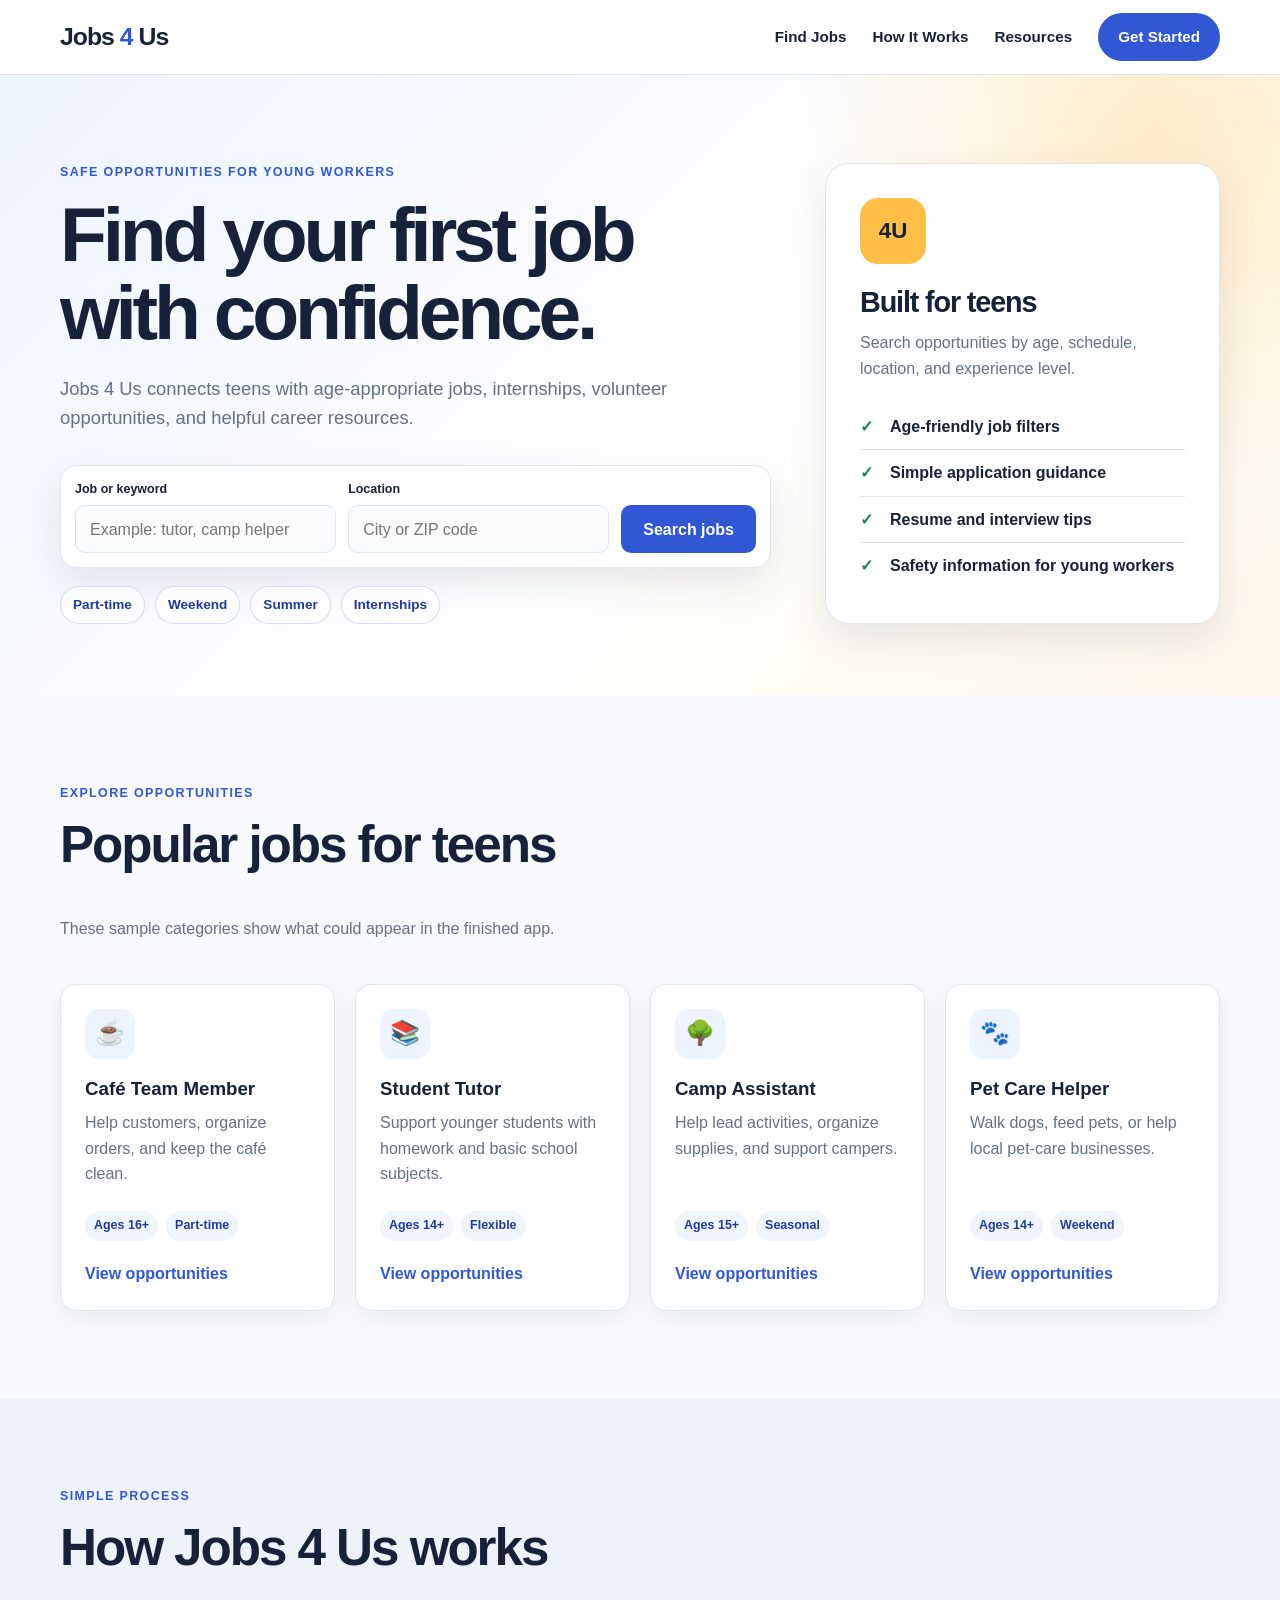
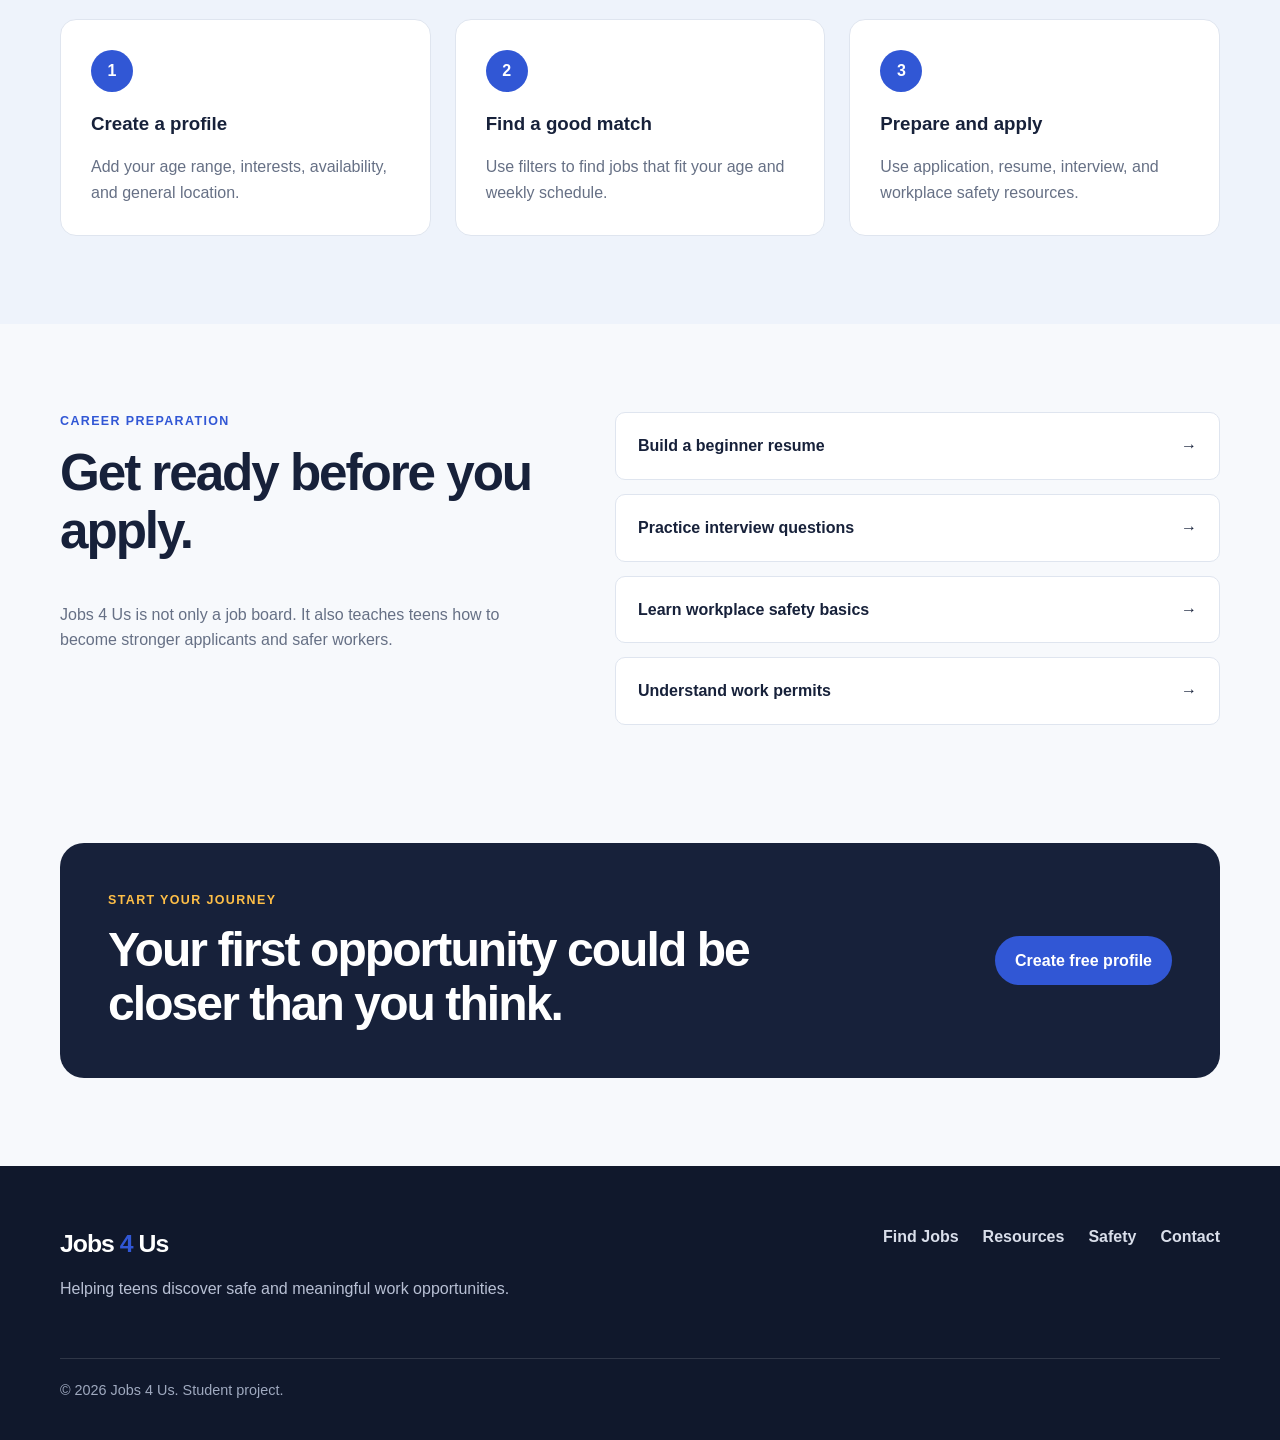
==== index.html @ 6ab5d6f9 "a" ====
<!DOCTYPE html>
<html lang="en">
<head>
  <meta charset="UTF-8" />
  <meta name="viewport" content="width=device-width, initial-scale=1.0" />
  <meta
    name="description"
    content="Jobs 4 Us helps teenagers find safe, age-appropriate jobs and learn how to prepare for work."
  />
  <title>Jobs 4 Us | Jobs for Teens</title>
  <link rel="stylesheet" href="style.css" />
</head>
<body>
  <header class="site-header">
    <div class="container nav-container">
      <a class="logo" href="#home" aria-label="Jobs 4 Us home">
        Jobs <span>4</span> Us
      </a>

      <nav aria-label="Main navigation">
        <ul class="nav-links">
          <li><a href="#jobs">Find Jobs</a></li>
          <li><a href="#how-it-works">How It Works</a></li>
          <li><a href="#resources">Resources</a></li>
          <li><a class="nav-button" href="#signup">Get Started</a></li>
        </ul>
      </nav>
    </div>
  </header>

  <main>
    <section class="hero" id="home">
      <div class="container hero-grid">
        <div class="hero-content">
          <p class="eyebrow">Safe opportunities for young workers</p>
          <h1>Find your first job with confidence.</h1>
          <p class="hero-text">
            Jobs 4 Us connects teens with age-appropriate jobs, internships,
            volunteer opportunities, and helpful career resources.
          </p>

          <form class="job-search" action="#" method="get">
            <div class="form-group">
              <label for="keyword">Job or keyword</label>
              <input
                id="keyword"
                name="keyword"
                type="search"
                placeholder="Example: tutor, camp helper"
              />
            </div>

            <div class="form-group">
              <label for="location">Location</label>
              <input
                id="location"
                name="location"
                type="text"
                placeholder="City or ZIP code"
              />
            </div>

            <button type="submit">Search jobs</button>
          </form>

          <div class="hero-tags" aria-label="Popular job categories">
            <span>Part-time</span>
            <span>Weekend</span>
            <span>Summer</span>
            <span>Internships</span>
          </div>
        </div>

        <aside class="hero-card" aria-label="Jobs 4 Us highlights">
          <div class="card-icon">4U</div>
          <h2>Built for teens</h2>
          <p>
            Search opportunities by age, schedule, location, and experience level.
          </p>

          <ul class="check-list">
            <li>Age-friendly job filters</li>
            <li>Simple application guidance</li>
            <li>Resume and interview tips</li>
            <li>Safety information for young workers</li>
          </ul>
        </aside>
      </div>
    </section>

    <section class="section" id="jobs">
      <div class="container">
        <div class="section-heading">
          <p class="eyebrow">Explore opportunities</p>
          <h2>Popular jobs for teens</h2>
          <p>
            These sample categories show what could appear in the finished app.
          </p>
        </div>

        <div class="job-grid">
          <article class="job-card">
            <div class="job-icon">☕</div>
            <h3>Café Team Member</h3>
            <p>Help customers, organize orders, and keep the café clean.</p>
            <div class="job-meta">
              <span>Ages 16+</span>
              <span>Part-time</span>
            </div>
            <a href="#">View opportunities</a>
          </article>

          <article class="job-card">
            <div class="job-icon">📚</div>
            <h3>Student Tutor</h3>
            <p>Support younger students with homework and basic school subjects.</p>
            <div class="job-meta">
              <span>Ages 14+</span>
              <span>Flexible</span>
            </div>
            <a href="#">View opportunities</a>
          </article>

          <article class="job-card">
            <div class="job-icon">🌳</div>
            <h3>Camp Assistant</h3>
            <p>Help lead activities, organize supplies, and support campers.</p>
            <div class="job-meta">
              <span>Ages 15+</span>
              <span>Seasonal</span>
            </div>
            <a href="#">View opportunities</a>
          </article>

          <article class="job-card">
            <div class="job-icon">🐾</div>
            <h3>Pet Care Helper</h3>
            <p>Walk dogs, feed pets, or help local pet-care businesses.</p>
            <div class="job-meta">
              <span>Ages 14+</span>
              <span>Weekend</span>
            </div>
            <a href="#">View opportunities</a>
          </article>
        </div>
      </div>
    </section>

    <section class="section alt-section" id="how-it-works">
      <div class="container">
        <div class="section-heading">
          <p class="eyebrow">Simple process</p>
          <h2>How Jobs 4 Us works</h2>
        </div>

        <div class="steps-grid">
          <article class="step-card">
            <span class="step-number">1</span>
            <h3>Create a profile</h3>
            <p>Add your age range, interests, availability, and general location.</p>
          </article>

          <article class="step-card">
            <span class="step-number">2</span>
            <h3>Find a good match</h3>
            <p>Use filters to find jobs that fit your age and weekly schedule.</p>
          </article>

          <article class="step-card">
            <span class="step-number">3</span>
            <h3>Prepare and apply</h3>
            <p>Use application, resume, interview, and workplace safety resources.</p>
          </article>
        </div>
      </div>
    </section>

    <section class="section" id="resources">
      <div class="container resource-grid">
        <div>
          <p class="eyebrow">Career preparation</p>
          <h2>Get ready before you apply.</h2>
          <p class="resource-intro">
            Jobs 4 Us is not only a job board. It also teaches teens how to become
            stronger applicants and safer workers.
          </p>
        </div>

        <div class="resource-list">
          <a href="#">
            <span>Build a beginner resume</span>
            <strong>→</strong>
          </a>
          <a href="#">
            <span>Practice interview questions</span>
            <strong>→</strong>
          </a>
          <a href="#">
            <span>Learn workplace safety basics</span>
            <strong>→</strong>
          </a>
          <a href="#">
            <span>Understand work permits</span>
            <strong>→</strong>
          </a>
        </div>
      </div>
    </section>

    <section class="cta-section" id="signup">
      <div class="container cta-box">
        <div>
          <p class="eyebrow">Start your journey</p>
          <h2>Your first opportunity could be closer than you think.</h2>
        </div>
        <a class="primary-button" href="#">Create free profile</a>
      </div>
    </section>
  </main>

  <footer class="site-footer">
    <div class="container footer-content">
      <div>
        <a class="logo footer-logo" href="#home">Jobs <span>4</span> Us</a>
        <p>Helping teens discover safe and meaningful work opportunities.</p>
      </div>

      <div class="footer-links">
        <a href="#jobs">Find Jobs</a>
        <a href="#resources">Resources</a>
        <a href="#">Safety</a>
        <a href="#">Contact</a>
      </div>
    </div>

    <div class="container footer-bottom">
      <p>&copy; 2026 Jobs 4 Us. Student project.</p>
    </div>
  </footer>
</body>
</html>
---- style.css ----
/* Jobs 4 Us - Base Styles */

:root {
  --primary: #3157d5;
  --primary-dark: #203b9b;
  --accent: #ffbf47;
  --text: #17213a;
  --muted: #667085;
  --background: #f7f9fc;
  --surface: #ffffff;
  --border: #dfe5ef;
  --success: #18805b;
  --shadow: 0 16px 40px rgba(23, 33, 58, 0.10);
  --radius-lg: 24px;
  --radius-md: 16px;
  --radius-sm: 10px;
  --max-width: 1160px;
}

* {
  box-sizing: border-box;
}

html {
  scroll-behavior: smooth;
}

body {
  margin: 0;
  font-family: Arial, Helvetica, sans-serif;
  color: var(--text);
  background: var(--background);
  line-height: 1.6;
}

a {
  color: inherit;
  text-decoration: none;
}

button,
input {
  font: inherit;
}

.container {
  width: min(92%, var(--max-width));
  margin-inline: auto;
}

/* Header */

.site-header {
  position: sticky;
  top: 0;
  z-index: 100;
  background: rgba(255, 255, 255, 0.96);
  border-bottom: 1px solid var(--border);
}

.nav-container {
  min-height: 74px;
  display: flex;
  align-items: center;
  justify-content: space-between;
  gap: 32px;
}

.logo {
  font-size: 1.55rem;
  font-weight: 800;
  letter-spacing: -0.04em;
}

.logo span {
  color: var(--primary);
}

.nav-links {
  display: flex;
  align-items: center;
  gap: 26px;
  margin: 0;
  padding: 0;
  list-style: none;
}

.nav-links a {
  font-weight: 700;
  font-size: 0.95rem;
}

.nav-links a:hover {
  color: var(--primary);
}

.nav-button,
.primary-button {
  display: inline-flex;
  align-items: center;
  justify-content: center;
  border-radius: 999px;
  background: var(--primary);
  color: #ffffff;
  padding: 12px 20px;
  font-weight: 800;
  transition: transform 0.2s ease, background 0.2s ease;
}

.nav-button:hover,
.primary-button:hover {
  color: #ffffff !important;
  background: var(--primary-dark);
  transform: translateY(-2px);
}

/* Hero */

.hero {
  padding: 88px 0 72px;
  background:
    radial-gradient(circle at 90% 10%, rgba(255, 191, 71, 0.28), transparent 28%),
    linear-gradient(135deg, #edf3ff 0%, #ffffff 55%, #fff8e8 100%);
}

.hero-grid {
  display: grid;
  grid-template-columns: 1.35fr 0.75fr;
  align-items: center;
  gap: 54px;
}

.eyebrow {
  margin: 0 0 12px;
  color: var(--primary);
  font-weight: 800;
  text-transform: uppercase;
  letter-spacing: 0.11em;
  font-size: 0.78rem;
}

h1,
h2,
h3,
p {
  margin-top: 0;
}

h1 {
  max-width: 720px;
  margin-bottom: 22px;
  font-size: clamp(2.7rem, 6vw, 5rem);
  line-height: 1.02;
  letter-spacing: -0.055em;
}

h2 {
  font-size: clamp(2rem, 4vw, 3.2rem);
  line-height: 1.12;
  letter-spacing: -0.04em;
}

h3 {
  line-height: 1.25;
}

.hero-text {
  max-width: 680px;
  margin-bottom: 32px;
  color: var(--muted);
  font-size: 1.15rem;
}

.job-search {
  display: grid;
  grid-template-columns: 1fr 1fr auto;
  align-items: end;
  gap: 12px;
  max-width: 780px;
  padding: 14px;
  background: var(--surface);
  border: 1px solid var(--border);
  border-radius: var(--radius-md);
  box-shadow: var(--shadow);
}

.form-group {
  display: flex;
  flex-direction: column;
  gap: 6px;
}

.form-group label {
  font-size: 0.78rem;
  font-weight: 800;
}

.form-group input {
  width: 100%;
  min-height: 48px;
  border: 1px solid var(--border);
  border-radius: var(--radius-sm);
  padding: 0 14px;
  color: var(--text);
  background: #fbfcfe;
  outline: none;
}

.form-group input:focus {
  border-color: var(--primary);
  box-shadow: 0 0 0 3px rgba(49, 87, 213, 0.14);
}

.job-search button {
  min-height: 48px;
  border: 0;
  border-radius: var(--radius-sm);
  padding: 0 22px;
  background: var(--primary);
  color: #ffffff;
  cursor: pointer;
  font-weight: 800;
}

.job-search button:hover {
  background: var(--primary-dark);
}

.hero-tags {
  display: flex;
  flex-wrap: wrap;
  gap: 10px;
  margin-top: 18px;
}

.hero-tags span {
  padding: 7px 12px;
  border: 1px solid rgba(49, 87, 213, 0.2);
  border-radius: 999px;
  color: var(--primary-dark);
  background: rgba(255, 255, 255, 0.75);
  font-size: 0.85rem;
  font-weight: 700;
}

.hero-card {
  padding: 34px;
  background: var(--surface);
  border: 1px solid var(--border);
  border-radius: var(--radius-lg);
  box-shadow: var(--shadow);
}

.card-icon {
  width: 66px;
  height: 66px;
  margin-bottom: 22px;
  display: grid;
  place-items: center;
  border-radius: 18px;
  background: var(--accent);
  font-size: 1.4rem;
  font-weight: 900;
}

.hero-card h2 {
  margin-bottom: 12px;
  font-size: 1.8rem;
}

.hero-card > p {
  color: var(--muted);
}

.check-list {
  margin: 22px 0 0;
  padding: 0;
  list-style: none;
}

.check-list li {
  position: relative;
  padding: 10px 0 10px 30px;
  border-bottom: 1px solid var(--border);
  font-weight: 700;
}

.check-list li:last-child {
  border-bottom: 0;
}

.check-list li::before {
  content: "✓";
  position: absolute;
  left: 0;
  color: var(--success);
  font-weight: 900;
}

/* Sections */

.section {
  padding: 88px 0;
}

.alt-section {
  background: #eef3fb;
}

.section-heading {
  max-width: 680px;
  margin-bottom: 42px;
}

.section-heading > p:last-child,
.resource-intro {
  color: var(--muted);
}

.job-grid {
  display: grid;
  grid-template-columns: repeat(4, 1fr);
  gap: 20px;
}

.job-card {
  display: flex;
  flex-direction: column;
  min-height: 100%;
  padding: 24px;
  background: var(--surface);
  border: 1px solid var(--border);
  border-radius: var(--radius-md);
  box-shadow: 0 8px 24px rgba(23, 33, 58, 0.06);
  transition: transform 0.2s ease, box-shadow 0.2s ease;
}

.job-card:hover {
  transform: translateY(-5px);
  box-shadow: var(--shadow);
}

.job-icon {
  width: 50px;
  height: 50px;
  display: grid;
  place-items: center;
  margin-bottom: 18px;
  border-radius: 14px;
  background: #edf3ff;
  font-size: 1.5rem;
}

.job-card h3 {
  margin-bottom: 10px;
}

.job-card p {
  flex-grow: 1;
  color: var(--muted);
}

.job-meta {
  display: flex;
  flex-wrap: wrap;
  gap: 8px;
  margin: 8px 0 20px;
}

.job-meta span {
  padding: 5px 9px;
  border-radius: 999px;
  background: #f0f4fb;
  color: var(--primary-dark);
  font-size: 0.78rem;
  font-weight: 800;
}

.job-card a {
  color: var(--primary);
  font-weight: 800;
}

.steps-grid {
  display: grid;
  grid-template-columns: repeat(3, 1fr);
  gap: 24px;
}

.step-card {
  padding: 30px;
  border-radius: var(--radius-md);
  background: var(--surface);
  border: 1px solid var(--border);
}

.step-number {
  width: 42px;
  height: 42px;
  display: grid;
  place-items: center;
  margin-bottom: 20px;
  border-radius: 50%;
  background: var(--primary);
  color: #ffffff;
  font-weight: 900;
}

.step-card p {
  margin-bottom: 0;
  color: var(--muted);
}

.resource-grid {
  display: grid;
  grid-template-columns: 0.9fr 1.1fr;
  gap: 60px;
  align-items: start;
}

.resource-list {
  display: grid;
  gap: 14px;
}

.resource-list a {
  display: flex;
  align-items: center;
  justify-content: space-between;
  gap: 20px;
  padding: 20px 22px;
  background: var(--surface);
  border: 1px solid var(--border);
  border-radius: var(--radius-sm);
  font-weight: 800;
}

.resource-list a:hover {
  border-color: var(--primary);
  color: var(--primary);
}

.cta-section {
  padding: 30px 0 88px;
}

.cta-box {
  display: flex;
  align-items: center;
  justify-content: space-between;
  gap: 30px;
  padding: 48px;
  border-radius: var(--radius-lg);
  background: var(--text);
  color: #ffffff;
}

.cta-box h2 {
  max-width: 760px;
  margin-bottom: 0;
  font-size: clamp(1.8rem, 4vw, 3rem);
}

.cta-box .eyebrow {
  color: var(--accent);
}

/* Footer */

.site-footer {
  padding: 58px 0 24px;
  background: #10182c;
  color: #ffffff;
}

.footer-content {
  display: flex;
  justify-content: space-between;
  gap: 40px;
}

.footer-logo {
  display: inline-block;
  margin-bottom: 12px;
}

.footer-content p {
  max-width: 460px;
  color: #b8c0d4;
}

.footer-links {
  display: flex;
  flex-wrap: wrap;
  align-content: flex-start;
  gap: 16px 24px;
}

.footer-links a {
  color: #d9deea;
  font-weight: 700;
}

.footer-links a:hover {
  color: var(--accent);
}

.footer-bottom {
  margin-top: 40px;
  padding-top: 20px;
  border-top: 1px solid rgba(255, 255, 255, 0.13);
  color: #9fa9bf;
  font-size: 0.9rem;
}

/* Responsive Design */

@media (max-width: 950px) {
  .hero-grid,
  .resource-grid {
    grid-template-columns: 1fr;
  }

  .job-grid {
    grid-template-columns: repeat(2, 1fr);
  }

  .hero-card {
    max-width: 650px;
  }
}

@media (max-width: 720px) {
  .site-header {
    position: static;
  }

  .nav-container {
    padding: 18px 0;
    align-items: flex-start;
  }

  .nav-links {
    display: none;
  }

  .hero {
    padding-top: 64px;
  }

  .job-search {
    grid-template-columns: 1fr;
  }

  .steps-grid,
  .job-grid {
    grid-template-columns: 1fr;
  }

  .cta-box,
  .footer-content {
    flex-direction: column;
    align-items: flex-start;
  }

  .cta-box {
    padding: 34px 24px;
  }
}
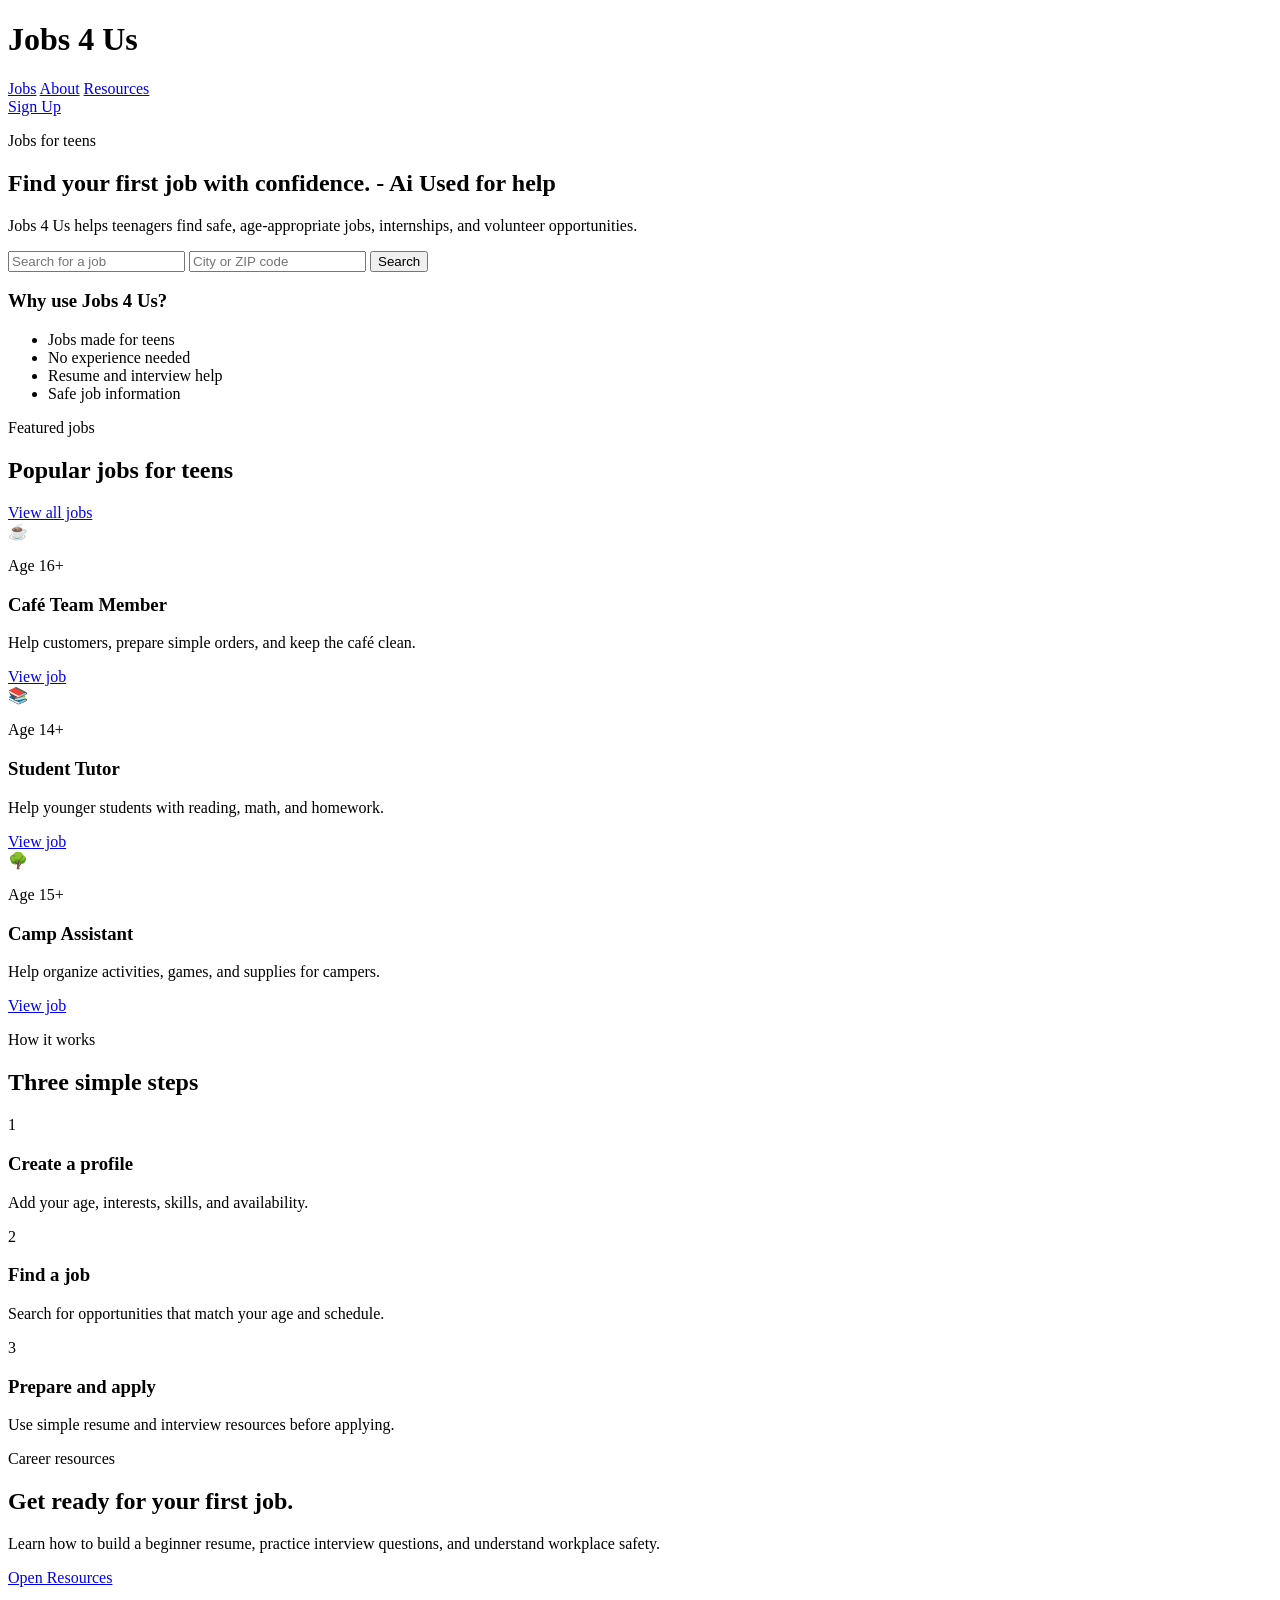
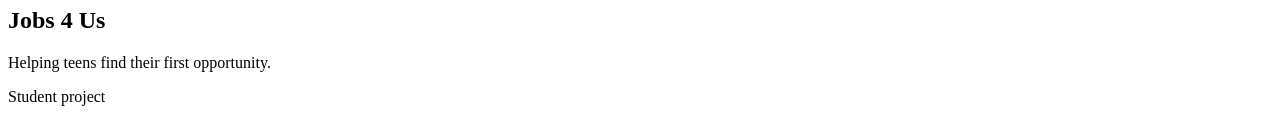
==== commit 425ceab7: "z" ====
--- a/index.html
+++ b/index.html
@@ -1,241 +1,153 @@
-<!DOCTYPE html>
-<html lang="en">
-<head>
-  <meta charset="UTF-8" />
-  <meta name="viewport" content="width=device-width, initial-scale=1.0" />
-  <meta
-    name="description"
-    content="Jobs 4 Us helps teenagers find safe, age-appropriate jobs and learn how to prepare for work."
-  />
-  <title>Jobs 4 Us | Jobs for Teens</title>
-  <link rel="stylesheet" href="style.css" />
-</head>
-<body>
-  <header class="site-header">
-    <div class="container nav-container">
-      <a class="logo" href="#home" aria-label="Jobs 4 Us home">
-        Jobs <span>4</span> Us
-      </a>
-
-      <nav aria-label="Main navigation">
-        <ul class="nav-links">
-          <li><a href="#jobs">Find Jobs</a></li>
-          <li><a href="#how-it-works">How It Works</a></li>
-          <li><a href="#resources">Resources</a></li>
-          <li><a class="nav-button" href="#signup">Get Started</a></li>
-        </ul>
-      </nav>
-    </div>
-  </header>
-
-  <main>
-    <section class="hero" id="home">
-      <div class="container hero-grid">
-        <div class="hero-content">
-          <p class="eyebrow">Safe opportunities for young workers</p>
-          <h1>Find your first job with confidence.</h1>
-          <p class="hero-text">
-            Jobs 4 Us connects teens with age-appropriate jobs, internships,
-            volunteer opportunities, and helpful career resources.
-          </p>
-
-          <form class="job-search" action="#" method="get">
-            <div class="form-group">
-              <label for="keyword">Job or keyword</label>
-              <input
-                id="keyword"
-                name="keyword"
-                type="search"
-                placeholder="Example: tutor, camp helper"
-              />
-            </div>
-
-            <div class="form-group">
-              <label for="location">Location</label>
-              <input
-                id="location"
-                name="location"
-                type="text"
-                placeholder="City or ZIP code"
-              />
-            </div>
-
-            <button type="submit">Search jobs</button>
-          </form>
-
-          <div class="hero-tags" aria-label="Popular job categories">
-            <span>Part-time</span>
-            <span>Weekend</span>
-            <span>Summer</span>
-            <span>Internships</span>
-          </div>
-        </div>
-
-        <aside class="hero-card" aria-label="Jobs 4 Us highlights">
-          <div class="card-icon">4U</div>
-          <h2>Built for teens</h2>
-          <p>
-            Search opportunities by age, schedule, location, and experience level.
-          </p>
-
-          <ul class="check-list">
-            <li>Age-friendly job filters</li>
-            <li>Simple application guidance</li>
-            <li>Resume and interview tips</li>
-            <li>Safety information for young workers</li>
-          </ul>
-        </aside>
-      </div>
-    </section>
-
-    <section class="section" id="jobs">
-      <div class="container">
-        <div class="section-heading">
-          <p class="eyebrow">Explore opportunities</p>
-          <h2>Popular jobs for teens</h2>
-          <p>
-            These sample categories show what could appear in the finished app.
-          </p>
-        </div>
-
-        <div class="job-grid">
-          <article class="job-card">
-            <div class="job-icon">☕</div>
-            <h3>Café Team Member</h3>
-            <p>Help customers, organize orders, and keep the café clean.</p>
-            <div class="job-meta">
-              <span>Ages 16+</span>
-              <span>Part-time</span>
-            </div>
-            <a href="#">View opportunities</a>
-          </article>
-
-          <article class="job-card">
-            <div class="job-icon">📚</div>
-            <h3>Student Tutor</h3>
-            <p>Support younger students with homework and basic school subjects.</p>
-            <div class="job-meta">
-              <span>Ages 14+</span>
-              <span>Flexible</span>
-            </div>
-            <a href="#">View opportunities</a>
-          </article>
-
-          <article class="job-card">
-            <div class="job-icon">🌳</div>
-            <h3>Camp Assistant</h3>
-            <p>Help lead activities, organize supplies, and support campers.</p>
-            <div class="job-meta">
-              <span>Ages 15+</span>
-              <span>Seasonal</span>
-            </div>
-            <a href="#">View opportunities</a>
-          </article>
-
-          <article class="job-card">
-            <div class="job-icon">🐾</div>
-            <h3>Pet Care Helper</h3>
-            <p>Walk dogs, feed pets, or help local pet-care businesses.</p>
-            <div class="job-meta">
-              <span>Ages 14+</span>
-              <span>Weekend</span>
-            </div>
-            <a href="#">View opportunities</a>
-          </article>
-        </div>
-      </div>
-    </section>
-
-    <section class="section alt-section" id="how-it-works">
-      <div class="container">
-        <div class="section-heading">
-          <p class="eyebrow">Simple process</p>
-          <h2>How Jobs 4 Us works</h2>
-        </div>
-
-        <div class="steps-grid">
-          <article class="step-card">
-            <span class="step-number">1</span>
-            <h3>Create a profile</h3>
-            <p>Add your age range, interests, availability, and general location.</p>
-          </article>
-
-          <article class="step-card">
-            <span class="step-number">2</span>
-            <h3>Find a good match</h3>
-            <p>Use filters to find jobs that fit your age and weekly schedule.</p>
-          </article>
-
-          <article class="step-card">
-            <span class="step-number">3</span>
-            <h3>Prepare and apply</h3>
-            <p>Use application, resume, interview, and workplace safety resources.</p>
-          </article>
-        </div>
-      </div>
-    </section>
-
-    <section class="section" id="resources">
-      <div class="container resource-grid">
-        <div>
-          <p class="eyebrow">Career preparation</p>
-          <h2>Get ready before you apply.</h2>
-          <p class="resource-intro">
-            Jobs 4 Us is not only a job board. It also teaches teens how to become
-            stronger applicants and safer workers.
-          </p>
-        </div>
-
-        <div class="resource-list">
-          <a href="#">
-            <span>Build a beginner resume</span>
-            <strong>→</strong>
-          </a>
-          <a href="#">
-            <span>Practice interview questions</span>
-            <strong>→</strong>
-          </a>
-          <a href="#">
-            <span>Learn workplace safety basics</span>
-            <strong>→</strong>
-          </a>
-          <a href="#">
-            <span>Understand work permits</span>
-            <strong>→</strong>
-          </a>
-        </div>
-      </div>
-    </section>
-
-    <section class="cta-section" id="signup">
-      <div class="container cta-box">
-        <div>
-          <p class="eyebrow">Start your journey</p>
-          <h2>Your first opportunity could be closer than you think.</h2>
-        </div>
-        <a class="primary-button" href="#">Create free profile</a>
-      </div>
-    </section>
-  </main>
-
-  <footer class="site-footer">
-    <div class="container footer-content">
-      <div>
-        <a class="logo footer-logo" href="#home">Jobs <span>4</span> Us</a>
-        <p>Helping teens discover safe and meaningful work opportunities.</p>
-      </div>
-
-      <div class="footer-links">
-        <a href="#jobs">Find Jobs</a>
-        <a href="#resources">Resources</a>
-        <a href="#">Safety</a>
-        <a href="#">Contact</a>
-      </div>
-    </div>
-
-    <div class="container footer-bottom">
-      <p>&copy; 2026 Jobs 4 Us. Student project.</p>
-    </div>
-  </footer>
-</body>
-</html>+<!DOCTYPE html>
+<html lang="en">
+<head>
+  <meta charset="UTF-8">
+  <meta name="viewport" content="width=device-width, initial-scale=1.0">
+  <title>Jobs 4 Us</title>
+  <link rel="stylesheet" href="style.css">
+</head>
+<body>
+
+  <header>
+    <div class="container nav">
+      <h1 class="logo">Jobs 4 Us</h1>
+
+      <nav>
+        <a href="#jobs">Jobs</a>
+        <a href="#about">About</a>
+        <a href="#resources">Resources</a>
+      </nav>
+
+      <a class="small-button" href="signup.html" target="_blank">Sign Up</a>
+    </div>
+  </header>
+
+  <main>
+    <section class="hero">
+      <div class="container hero-content">
+        <div>
+          <p class="label">Jobs for teens</p>
+          <h2>Find your first job with confidence. - Ai Used for help </h2>
+          <p class="hero-text">
+            Jobs 4 Us helps teenagers find safe, age-appropriate jobs,
+            internships, and volunteer opportunities.
+          </p>
+
+          <form class="search-box">
+            <input type="text" placeholder="Search for a job">
+            <input type="text" placeholder="City or ZIP code">
+            <button type="submit">Search</button>
+          </form>
+        </div>
+
+        <div class="hero-card">
+          <h3>Why use Jobs 4 Us?</h3>
+          <ul>
+            <li>Jobs made for teens</li>
+            <li>No experience needed</li>
+            <li>Resume and interview help</li>
+            <li>Safe job information</li>
+          </ul>
+        </div>
+      </div>
+    </section>
+
+    <section class="section container" id="jobs">
+      <div class="section-title">
+        <div>
+          <p class="label">Featured jobs</p>
+          <h2>Popular jobs for teens</h2>
+        </div>
+
+        <a href="jobs.html" target="_blank">View all jobs</a>
+      </div>
+
+      <div class="job-grid">
+        <article class="job-card">
+          <div class="job-icon">☕</div>
+          <p class="job-age">Age 16+</p>
+          <h3>Café Team Member</h3>
+          <p>Help customers, prepare simple orders, and keep the café clean.</p>
+          <a href="job.html" target="_blank">View job</a>
+        </article>
+
+        <article class="job-card">
+          <div class="job-icon">📚</div>
+          <p class="job-age">Age 14+</p>
+          <h3>Student Tutor</h3>
+          <p>Help younger students with reading, math, and homework.</p>
+          <a href="job.html" target="_blank">View job</a>
+        </article>
+
+        <article class="job-card">
+          <div class="job-icon">🌳</div>
+          <p class="job-age">Age 15+</p>
+          <h3>Camp Assistant</h3>
+          <p>Help organize activities, games, and supplies for campers.</p>
+          <a href="job.html" target="_blank">View job</a>
+        </article>
+      </div>
+    </section>
+
+    <section class="section light-section" id="about">
+      <div class="container">
+        <div class="section-title">
+          <div>
+            <p class="label">How it works</p>
+            <h2>Three simple steps</h2>
+          </div>
+        </div>
+
+        <div class="steps">
+          <article>
+            <span>1</span>
+            <h3>Create a profile</h3>
+            <p>Add your age, interests, skills, and availability.</p>
+          </article>
+
+          <article>
+            <span>2</span>
+            <h3>Find a job</h3>
+            <p>Search for opportunities that match your age and schedule.</p>
+          </article>
+
+          <article>
+            <span>3</span>
+            <h3>Prepare and apply</h3>
+            <p>Use simple resume and interview resources before applying.</p>
+          </article>
+        </div>
+      </div>
+    </section>
+
+    <section class="section container" id="resources">
+      <div class="resource-box">
+        <div>
+          <p class="label">Career resources</p>
+          <h2>Get ready for your first job.</h2>
+          <p>
+            Learn how to build a beginner resume, practice interview questions,
+            and understand workplace safety.
+          </p>
+        </div>
+
+        <a class="main-button" href="resources.html" target="_blank">
+          Open Resources
+        </a>
+      </div>
+    </section>
+  </main>
+
+  <footer>
+    <div class="container footer-content">
+      <div>
+        <h2>Jobs 4 Us</h2>
+        <p>Helping teens find their first opportunity.</p>
+      </div>
+
+      <p>Student project</p>
+    </div>
+  </footer>
+
+</body>
+</html>
